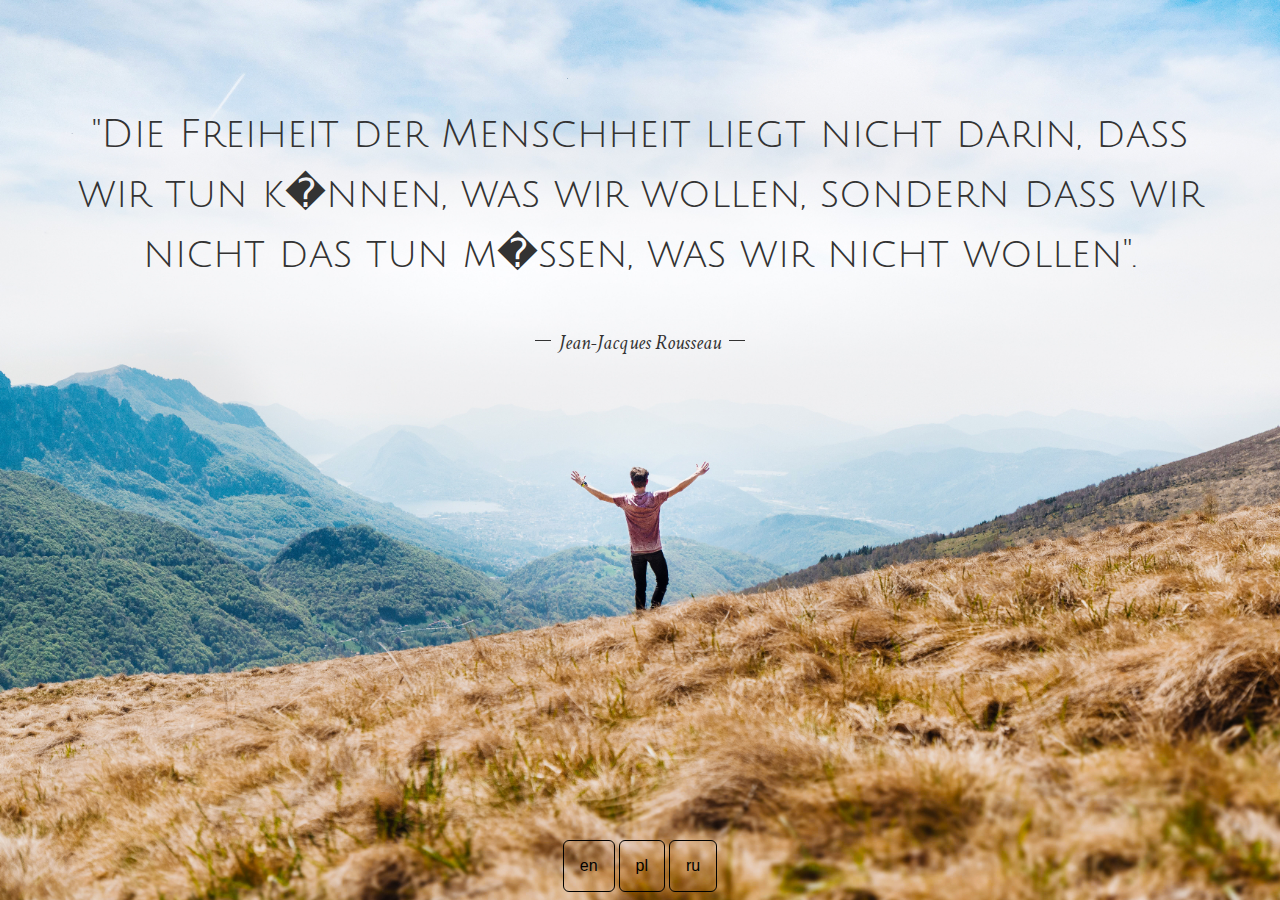
==== de.html @ 9cc1456b "Dodane trzy wersje jezykowe" ====
<!DOCTYPE HTML>
<html>
<head>
	<meta http-equiv="content-type" content="text/html" />
	<meta name="author" content="Krzysztof" />
  <link rel="stylesheet" type="text/css" href="main.css" />
	<title>Freedom</title>
  <link href="https://fonts.googleapis.com/css?family=Crimson+Text|Julius+Sans+One" rel="stylesheet" />
</head>

<body>
  <div class="wrapper">
    <p class="quote">"Die Freiheit der Menschheit liegt nicht darin, dass wir tun k�nnen, was wir wollen, sondern dass wir nicht das tun m�ssen, was wir nicht wollen".</p>
    <p class="author"><small>Jean-Jacques Rousseau</small></p>
  </div>
  <footer class="footer">
    <p>
      <a href="index.html" class="button-nav">en</a>
      <a href="pl.html" class="button-nav">pl</a>
      <a href="ru.html" class="button-nav">ru</a>
    </p>
  </footer>
</body>
</html>
---- main.css ----
* {
  box-sizing: border-box;
}

html,
body {
  margin: 0;
  padding: 0;
  font-size: 100%;
  line-height: 1.5;
  position: relative;
}

body {
  width: 100%;
  height: 100vh;
  background: url('assets/freedom.jpg') no-repeat center;
  background-size: cover;
  color: #333;
}
.wrapper {
  padding-top: 4rem;
  width: 90%;
  margin: 0 auto;
  text-align: left;
}

.quote {
  font-family: 'Julius Sans One', sans-serif;
  font-size: 1.5rem; 
}

.author {
  font-family: 'Crimson Text', serif;
  font-size: 1.5rem;
  font-style: italic;
  vertical-align: middle;
}

.author small::before,
.author small::after {
  display: inline-block;
  content: "";
  background-color: #333;
  height: 1px;
  width: 1rem;
  vertical-align: middle;
  margin: 0 .5rem 8px; 
}

@media (min-width: 768px) {
  
  .quote {
    font-size: 2.5rem;
  }
  
  .wrapper {
    text-align: center; 
  }
}

.footer {
  position: absolute;
  width: 100%;
  bottom: 10px;
  height: 50px;
  text-align: center;
}

.footer p {
  margin: 0;
}

/* The base of every button */
.button-nav {
  display: inline-block;
  font-size: 1rem;
  font-family: Arial, sans-serif;
  text-decoration: none;
  color: #000;
  padding: .8rem 1rem;
  border: 1px solid #000;
  border-radius: 6px;
}

.button-nav:hover {
  color: #fff;
  background-color: #000;
  transition: background-color .15s ease-in-out;
}
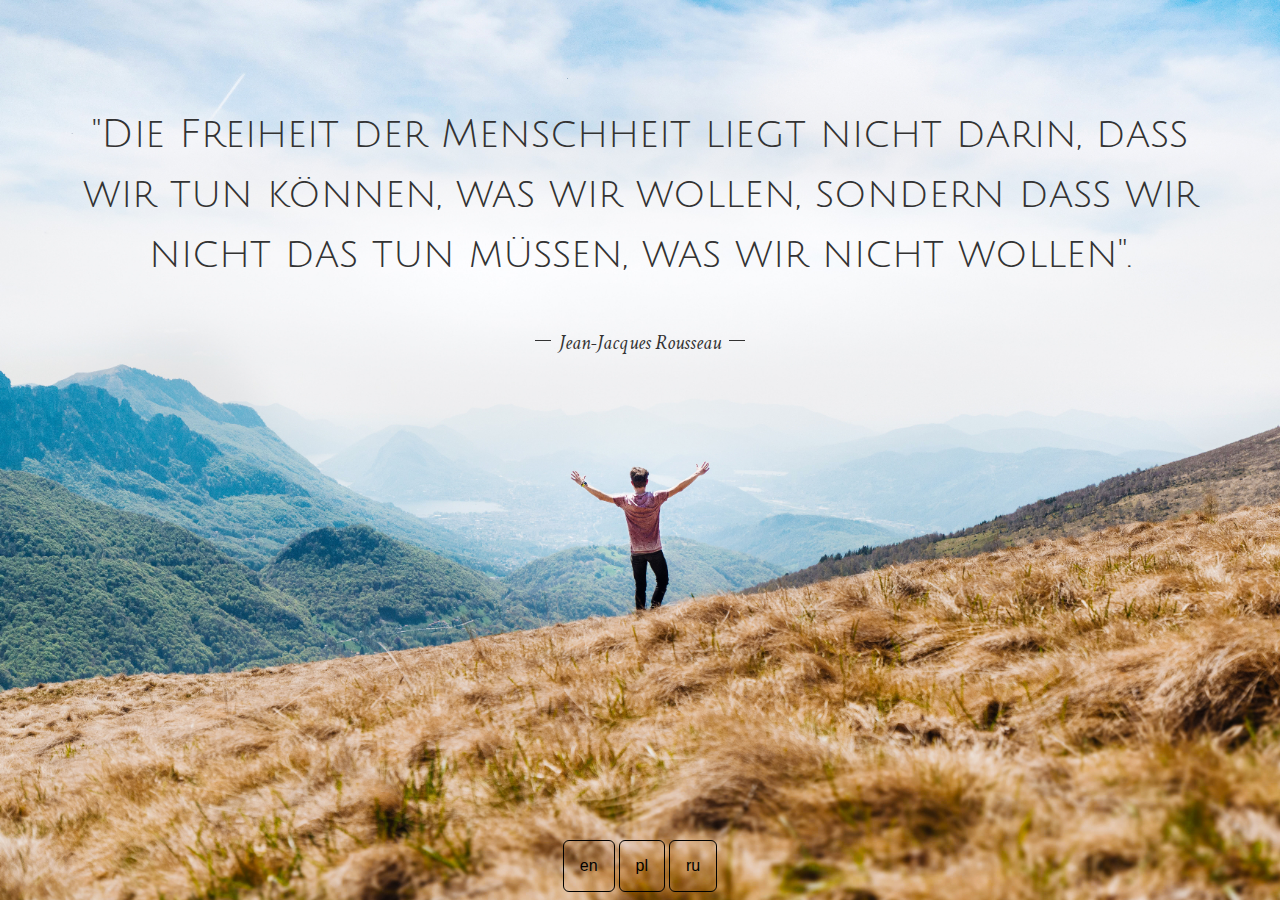
==== commit 771082ed: "kodowanie znaków" ====
--- a/de.html
+++ b/de.html
@@ -1,5 +1,5 @@
 <!DOCTYPE HTML>
-<html>
+<html lang="de-DE">
 <head>
 	<meta http-equiv="content-type" content="text/html" />
 	<meta name="author" content="Krzysztof" />
@@ -10,7 +10,7 @@
 
 <body>
   <div class="wrapper">
-    <p class="quote">"Die Freiheit der Menschheit liegt nicht darin, dass wir tun k�nnen, was wir wollen, sondern dass wir nicht das tun m�ssen, was wir nicht wollen".</p>
+    <p class="quote">"Die Freiheit der Menschheit liegt nicht darin, dass wir tun können, was wir wollen, sondern dass wir nicht das tun müssen, was wir nicht wollen".</p>
     <p class="author"><small>Jean-Jacques Rousseau</small></p>
   </div>
   <footer class="footer">
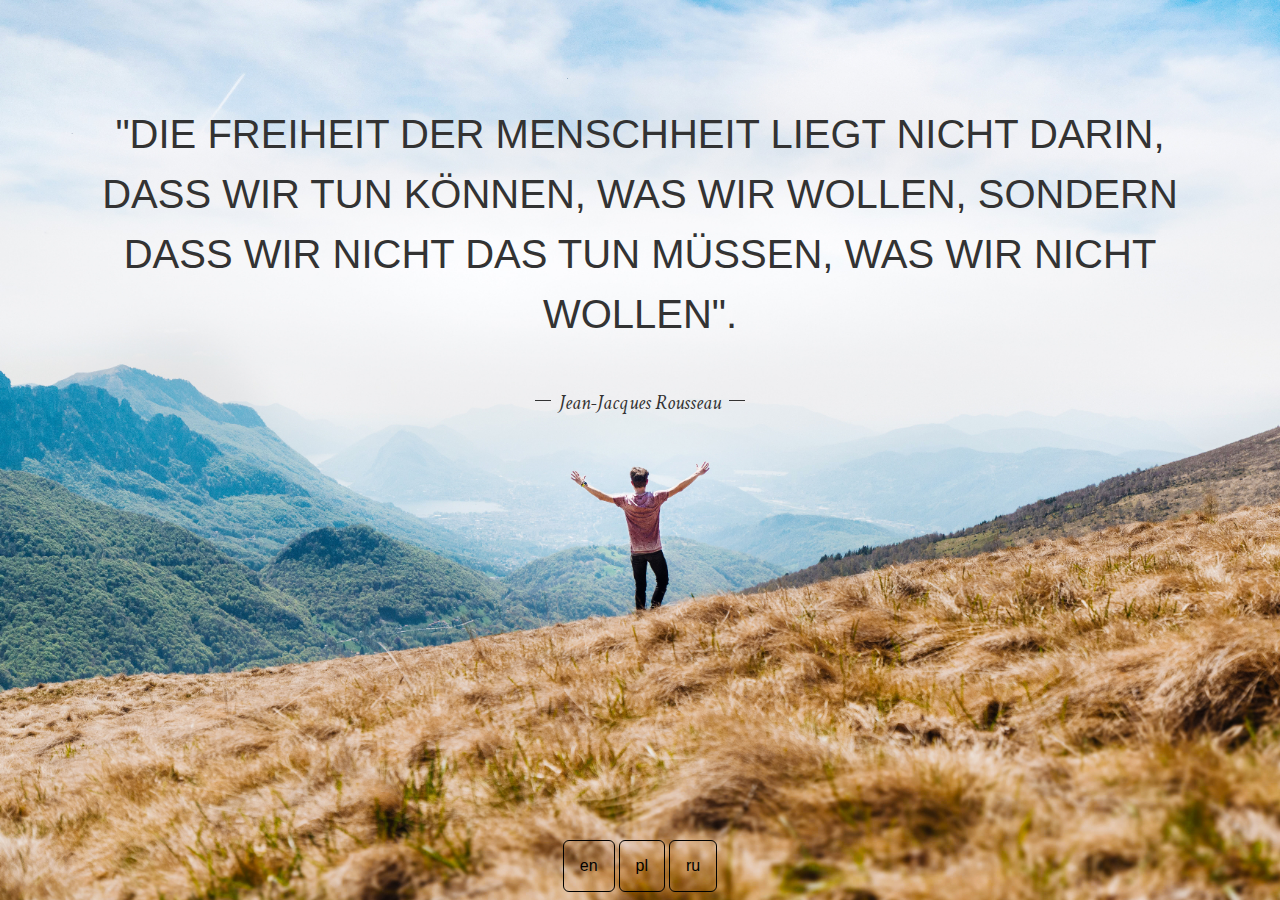
==== commit aee29367: "poprawka kodowania znaków" ====
--- a/de.html
+++ b/de.html
@@ -10,7 +10,7 @@
 
 <body>
   <div class="wrapper">
-    <p class="quote">"Die Freiheit der Menschheit liegt nicht darin, dass wir tun können, was wir wollen, sondern dass wir nicht das tun müssen, was wir nicht wollen".</p>
+    <p class="quote de">"Die Freiheit der Menschheit liegt nicht darin, dass wir tun können, was wir wollen, sondern dass wir nicht das tun müssen, was wir nicht wollen".</p>
     <p class="author"><small>Jean-Jacques Rousseau</small></p>
   </div>
   <footer class="footer">
--- a/main.css
+++ b/main.css
@@ -27,6 +27,12 @@
 
 .quote {
   font-family: 'Julius Sans One', sans-serif;
+  font-size: 1.5rem; 
+}
+
+.pl, .de {
+  font-family: sans-serif;
+  text-transform: uppercase;
   font-size: 1.5rem; 
 }
 
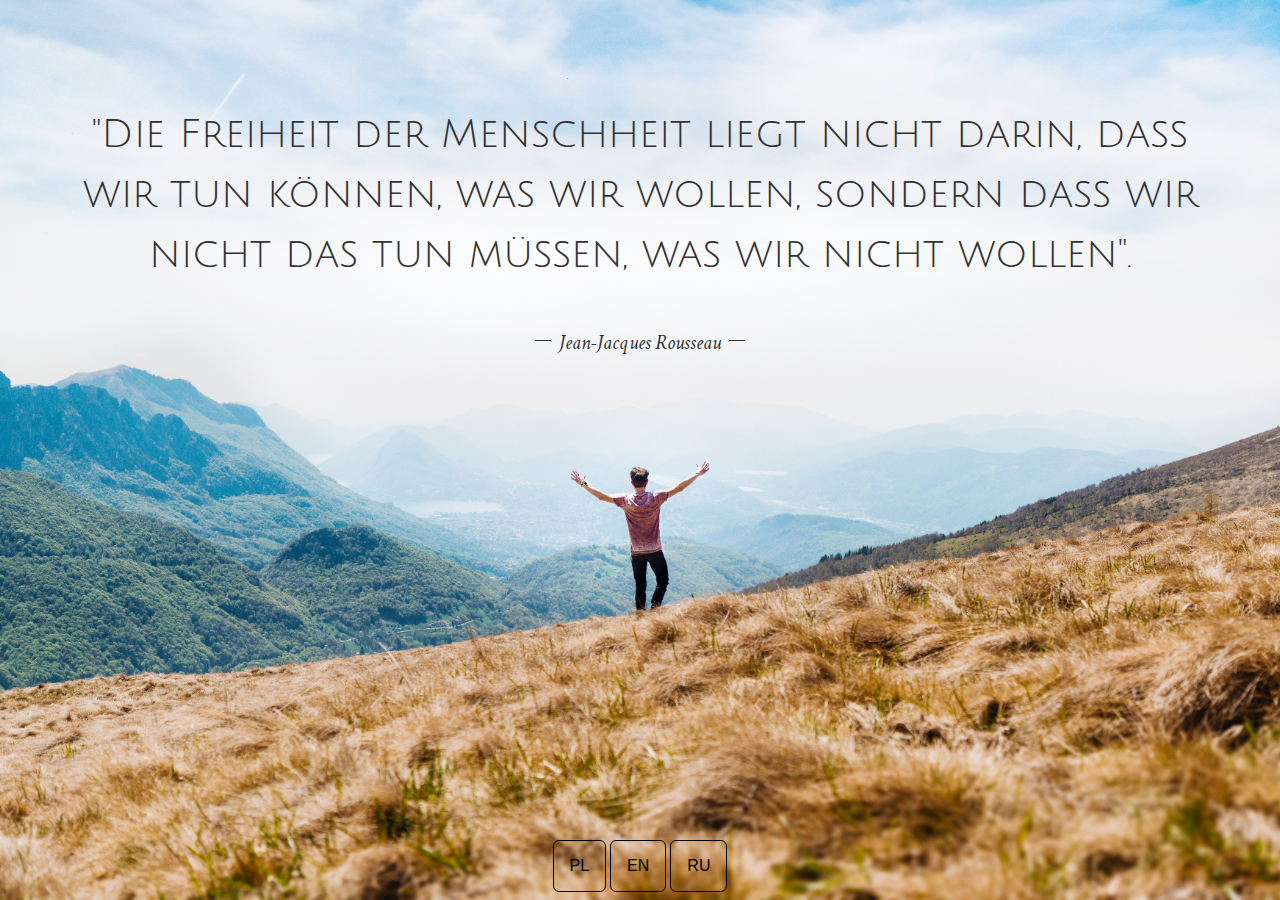
==== commit 22426f28: "układ przycisków" ====
--- a/de.html
+++ b/de.html
@@ -14,9 +14,9 @@
     <p class="author"><small>Jean-Jacques Rousseau</small></p>
   </div>
   <footer class="footer">
-    <p>
+    <p>      
+      <a href="pl.html" class="button-nav">pl</a>
       <a href="index.html" class="button-nav">en</a>
-      <a href="pl.html" class="button-nav">pl</a>
       <a href="ru.html" class="button-nav">ru</a>
     </p>
   </footer>
--- a/main.css
+++ b/main.css
@@ -30,11 +30,12 @@
   font-size: 1.5rem; 
 }
 
-.pl, .de {
+/* .de */
+.pl {
   font-family: sans-serif;
-  text-transform: uppercase;
-  font-size: 1.5rem; 
+  text-transform: uppercase; 
 }
+
 
 .author {
   font-family: 'Crimson Text', serif;
@@ -83,6 +84,7 @@
   font-size: 1rem;
   font-family: Arial, sans-serif;
   text-decoration: none;
+  text-transform: uppercase;
   color: #000;
   padding: .8rem 1rem;
   border: 1px solid #000;
